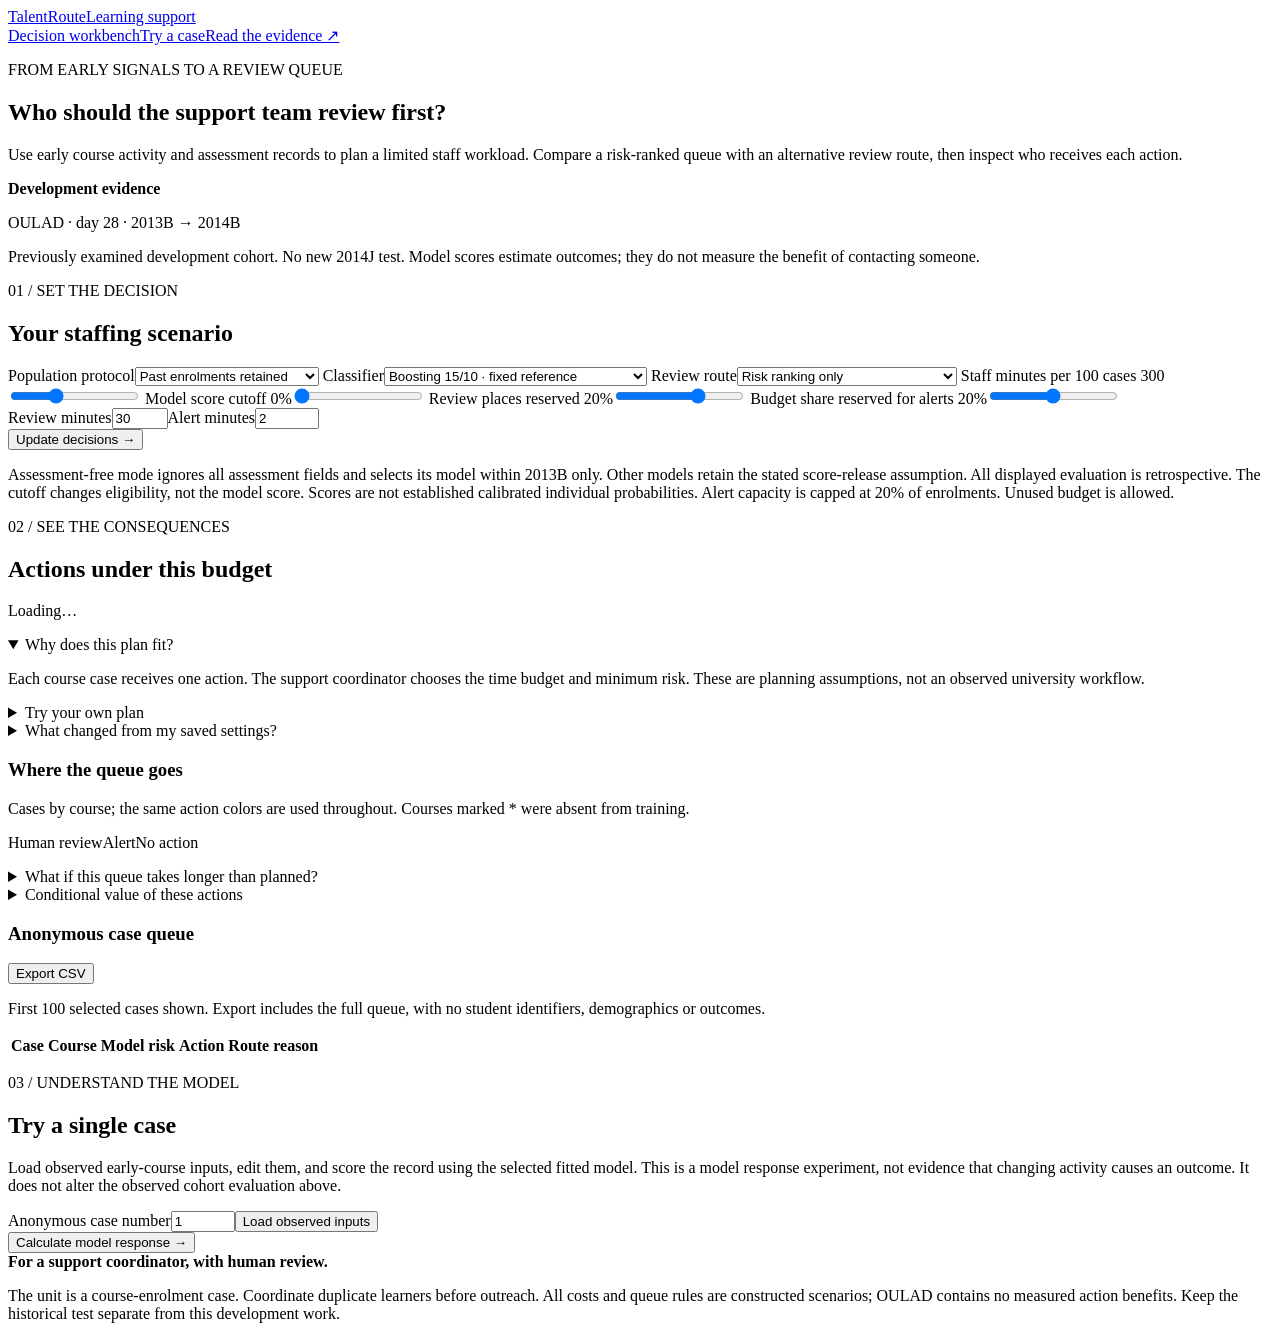
==== final/app/index.html @ ae061041 "Add final interactive support workbench" ====
<!doctype html>
<html lang="en">
  <head>
    <meta charset="utf-8" />
    <meta name="viewport" content="width=device-width,initial-scale=1" />
    <title>TalentRoute · Support decisions</title>
    <link rel="stylesheet" href="/style.css" />
  </head>
  <body>
    <header>
      <a class="brand" href="/">TalentRoute<span>Learning support</span></a>
      <nav>
        <a href="#workbench">Decision workbench</a
        ><a href="#experiment">Try a case</a
        ><a href="/report" target="_blank">Read the evidence ↗</a>
      </nav>
    </header>
    <main>
      <section class="intro">
        <div>
          <p class="eyebrow">FROM EARLY SIGNALS TO A REVIEW QUEUE</p>
          <h1>Who should the support team review first?</h1>
          <p class="lead">
            Use early course activity and assessment records to plan a limited
            staff workload. Compare a risk-ranked queue with an alternative
            review route, then inspect who receives each action.
          </p>
        </div>
        <aside>
          <strong>Development evidence</strong>
          <p>OULAD · day 28 · 2013B → 2014B</p>
          <p>
            Previously examined development cohort. No new 2014J test. Model
            scores estimate outcomes; they do not measure the benefit of
            contacting someone.
          </p>
        </aside>
      </section>
      <section id="workbench" class="workbench">
        <form id="controls">
          <p class="eyebrow">01 / SET THE DECISION</p>
          <h2>Your staffing scenario</h2>
          <label
            >Population protocol<select id="protocol">
              <option value="identity_disjoint">
                Identity-disjoint comparison
              </option>
              <option value="operational" selected>Past enrolments retained</option>
            </select></label
          >
          <label
            >Classifier<select id="model">
              <option value="hgb_15_10">
                Boosting 15/10 · fixed reference
              </option>
              <option value="assessment_free">Assessment-free · selected within 2013B</option>
              <option value="logistic">Logistic regression · C=1</option>
              <option value="logistic_c01">Logistic · stronger regularization (C=0.1)</option>
              <option value="logistic_c10">Logistic · weaker regularization (C=10)</option>
              <option value="tree">Decision tree</option>
              <option value="hgb_7_2">Boosting 7/2</option>
            </select></label
          >
          <label
            >Review route<select id="route">
              <option value="classifier">Risk ranking only</option>
              <option value="anomaly">Reserve for unusual engagement</option>
              <option value="inactivity">Reserve for inactivity</option>
              <option value="course">Reserve across courses</option>
              <option value="random">Random reserve comparator</option>
            </select></label
          >
          <label
            >Staff minutes per 100 cases <output id="budgetValue">300</output
            ><input
              id="budget"
              type="range"
              min="0"
              max="900"
              step="25"
              value="300"
          /></label>
          <label
            >Model score cutoff <output id="thresholdValue">0%</output
            ><input
              id="threshold"
              type="range"
              min="0"
              max="1"
              step=".05"
              value="0"
          /></label>
          <label
            >Review places reserved <output id="reserveValue">20%</output
            ><input
              id="reserve"
              type="range"
              min="0"
              max=".3"
              step=".05"
              value=".2"
          /></label>
          <label
            >Budget share reserved for alerts
            <output id="shareValue">20%</output
            ><input
              id="share"
              type="range"
              min="0"
              max=".4"
              step=".05"
              value=".2"
          /></label>
          <div class="pair">
            <label
              >Review minutes<input
                id="reviewMinutes"
                type="number"
                min="1"
                max="120"
                value="30" /></label
            ><label
              >Alert minutes<input
                id="alertMinutes"
                type="number"
                min=".1"
                max="30"
                step=".1"
                value="2"
            /></label>
          </div>
          <button type="submit">Update decisions →</button>
          <p class="note">
            Assessment-free mode ignores all assessment fields and selects its model within 2013B only. Other models retain the stated score-release assumption. All displayed evaluation is retrospective. The cutoff changes eligibility, not the model score. Scores are not established calibrated individual probabilities. Alert capacity is capped at 20% of enrolments. Unused
            budget is allowed.
          </p>
        </form>
        <div class="results">
          <div class="section-top">
            <div>
              <p class="eyebrow">02 / SEE THE CONSEQUENCES</p>
              <h2>Actions under this budget</h2>
            </div>
            <span id="status" role="status">Loading…</span>
          </div>
          <div id="error" role="alert"></div>
          <div id="metrics" class="metrics"></div>
          <p id="population" class="note"></p>
          <details open class="decision-tools">
            <summary>Why does this plan fit?</summary>
            <p>Each course case receives one action. The support coordinator chooses the time budget and minimum risk. These are planning assumptions, not an observed university workflow.</p>
            <div id="ruleChecks" aria-live="polite"></div>
            <p id="reserveExplanation" class="note"></p>
          </details>
          <details class="decision-tools" id="planPanel">
            <summary>Try your own plan</summary>
            <p>Edit up to nine anonymous examples below. Every other case keeps its current action. Checking the plan does not change model scores, the main queue or the export.</p>
            <div class="table-scroll"><table id="planCases"><thead><tr><th>Case / course</th><th>Model risk</th><th>Current decision explained</th><th>Your action</th></tr></thead><tbody></tbody></table></div>
            <div class="tool-buttons"><button id="checkPlan">Check my plan</button><button id="resetPlan" class="secondary">Restore current plan</button><button id="overloadPlan" class="secondary">Try extra reviews</button></div>
            <p class="note">A valid plan fits these constraints; it is not necessarily best. Risk ranking and alternative-route reservations explain the suggested queue but are not compulsory for your manual plan. Changing the settings resets edits.</p>
            <div id="planResult" role="status"></div>
          </details>
          <details class="decision-tools" id="comparisonPanel">
            <summary>What changed from my saved settings?</summary>
            <button id="saveComparison" class="secondary">Save current settings as Before</button>
            <p id="comparisonLabel" class="note">Save a starting point, then change the budget, threshold, model or route.</p>
            <div id="comparisonResult" aria-live="polite"></div>
            <p class="note">This compares decisions on the same development cohort, not intervention benefits. Course case counts do not equal unique people. Switching population protocol clears the comparison.</p>
          </details>
          <div id="actionCounts"></div>
          <h3>Where the queue goes</h3>
          <p class="note">
            Cases by course; the same action colors are used throughout. Courses
            marked * were absent from training.
          </p>
          <div class="legend">
            <span class="review">Human review</span
            ><span class="alert">Alert</span><span class="none">No action</span>
          </div>
          <div id="composition"></div>
          <p id="changes" class="finding"></p>
          <details>
            <summary>What if this queue takes longer than planned?</summary>
            <p>
              Keep the current case list fixed and increase the assumed time
              per action. A shortfall means that list cannot be completed within
              the available minutes. Compare an explicit deferral rule with
              planning a new queue at the higher cost.
            </p>
            <div id="workloadStress" class="table-scroll"></div>
            <p class="note">
              Deferral keeps the highest-risk original alerts first, then the
              highest-risk original reviews that fit. Other cases are deferred;
              action types are unchanged. Lower-risk alerts can be retained while
              higher-risk reviews are deferred. This is an example contingency, not an
              optimal or approved workflow. Coverage describes historical
              outcomes reached, not outcomes prevented. Effort is per course case.
            </p>
          </details>
          <details>
            <summary>Conditional value of these actions</summary>
            <p>
              Preference units describe what a manager chooses to value. They
              are assumptions, not measured intervention effects, prevented
              failures or money. Historical Success does not prove that support
              was unnecessary.
            </p>
            <div class="value-fields">
              <label
                >Fail targeting value<input
                  id="failValue"
                  type="number"
                  min="0"
                  value="1"
                  step=".5" /></label
              ><label
                >Withdrawn targeting value<input
                  id="withdrawnValue"
                  type="number"
                  min="0"
                  value="1"
                  step=".5" /></label
              ><label
                >Review weight<input
                  id="reviewWeight"
                  type="number"
                  min="0"
                  value="3"
                  step=".5" /></label
              ><label
                >Alert weight<input
                  id="alertWeight"
                  type="number"
                  min="0"
                  value="1"
                  step=".5" /></label
              ><label
                >Review burden for Success<input
                  id="reviewBurden"
                  type="number"
                  min="0"
                  value=".5"
                  step=".05" /></label
              ><label
                >Alert burden for Success<input
                  id="alertBurden"
                  type="number"
                  min="0"
                  value=".05"
                  step=".05" /></label
              ><label
                >Effort units per minute<input
                  id="effortValue"
                  type="number"
                  min="0"
                  value=".01"
                  step=".01"
              /></label>
            </div>
            <button id="valueUpdate" class="secondary">
              Recalculate scenario
            </button>
            <p id="valueResult"></p>
            <p class="note">
              Weighted targeting − assumed burden on historically successful
              cases − staff effort. Compare the break-even regions in the report
              before choosing weights.
            </p>
          </details>
          <div class="section-top">
            <h3>Anonymous case queue</h3>
            <button id="export" class="secondary">Export CSV</button>
          </div>
          <p class="note">
            First 100 selected cases shown. Export includes the full queue, with
            no student identifiers, demographics or outcomes.
          </p>
          <div class="table-scroll">
            <table id="queue">
              <thead>
                <tr>
                  <th>Case</th>
                  <th>Course</th>
                  <th>Model risk</th>
                  <th>Action</th>
                  <th>Route reason</th>
                </tr>
              </thead>
              <tbody></tbody>
            </table>
          </div>
        </div>
      </section>
      <section id="experiment">
        <p class="eyebrow">03 / UNDERSTAND THE MODEL</p>
        <h2>Try a single case</h2>
        <p>
          Load observed early-course inputs, edit them, and score the record
          using the selected fitted model. This is a model response experiment,
          not evidence that changing activity causes an outcome. It does not
          alter the observed cohort evaluation above.
        </p>
        <div class="case-load">
          <label
            >Anonymous case number<input
              id="caseNumber"
              type="number"
              min="1"
              max="6508"
              value="1" /></label
          ><button id="loadCase" class="secondary">Load observed inputs</button>
        </div>
        <form id="caseForm">
          <div id="caseFields" class="case-fields"></div>
          <button type="submit">Calculate model response →</button>
        </form>
        <div id="caseError" role="alert"></div>
        <div id="prediction" class="prediction"></div>
      </section>
      <footer>
        <strong>For a support coordinator, with human review.</strong>
        <p>
          The unit is a course-enrolment case. Coordinate duplicate learners
          before outreach. All costs and queue rules are constructed scenarios;
          OULAD contains no measured action benefits. Keep the historical test
          separate from this development work.
        </p>
      </footer>
    </main>
    <script src="/app.js"></script>
  </body>
</html>
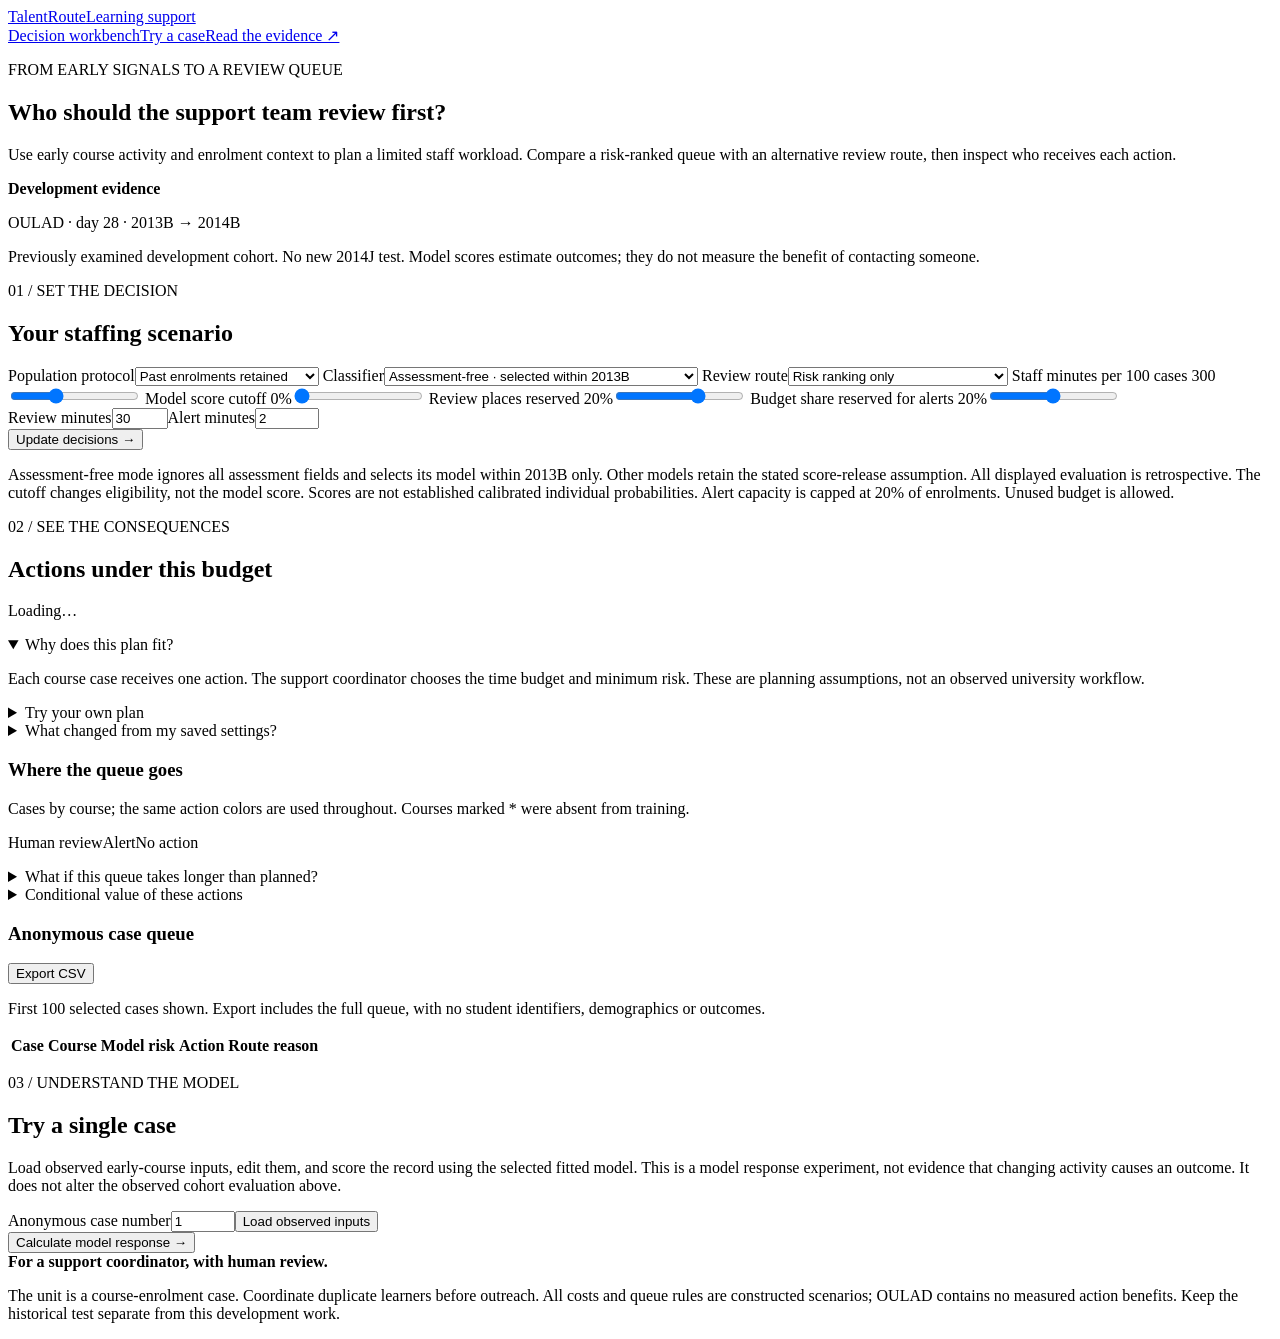
==== commit 5e43a986: "Make assessment-free the default and label historical models" ====
--- a/final/app/index.html
+++ b/final/app/index.html
@@ -21,7 +21,7 @@
           <p class="eyebrow">FROM EARLY SIGNALS TO A REVIEW QUEUE</p>
           <h1>Who should the support team review first?</h1>
           <p class="lead">
-            Use early course activity and assessment records to plan a limited
+            Use early course activity and enrolment context to plan a limited
             staff workload. Compare a risk-ranked queue with an alternative
             review route, then inspect who receives each action.
           </p>
@@ -51,14 +51,14 @@
           <label
             >Classifier<select id="model">
               <option value="hgb_15_10">
-                Boosting 15/10 · fixed reference
+                Historical boosting 15/10
               </option>
-              <option value="assessment_free">Assessment-free · selected within 2013B</option>
-              <option value="logistic">Logistic regression · C=1</option>
-              <option value="logistic_c01">Logistic · stronger regularization (C=0.1)</option>
-              <option value="logistic_c10">Logistic · weaker regularization (C=10)</option>
-              <option value="tree">Decision tree</option>
-              <option value="hgb_7_2">Boosting 7/2</option>
+              <option value="assessment_free" selected>Assessment-free · selected within 2013B</option>
+              <option value="logistic">Historical logistic · C=1</option>
+              <option value="logistic_c01">Historical logistic · stronger regularization (C=0.1)</option>
+              <option value="logistic_c10">Historical logistic · weaker regularization (C=10)</option>
+              <option value="tree">Historical decision tree</option>
+              <option value="hgb_7_2">Historical boosting 7/2</option>
             </select></label
           >
           <label
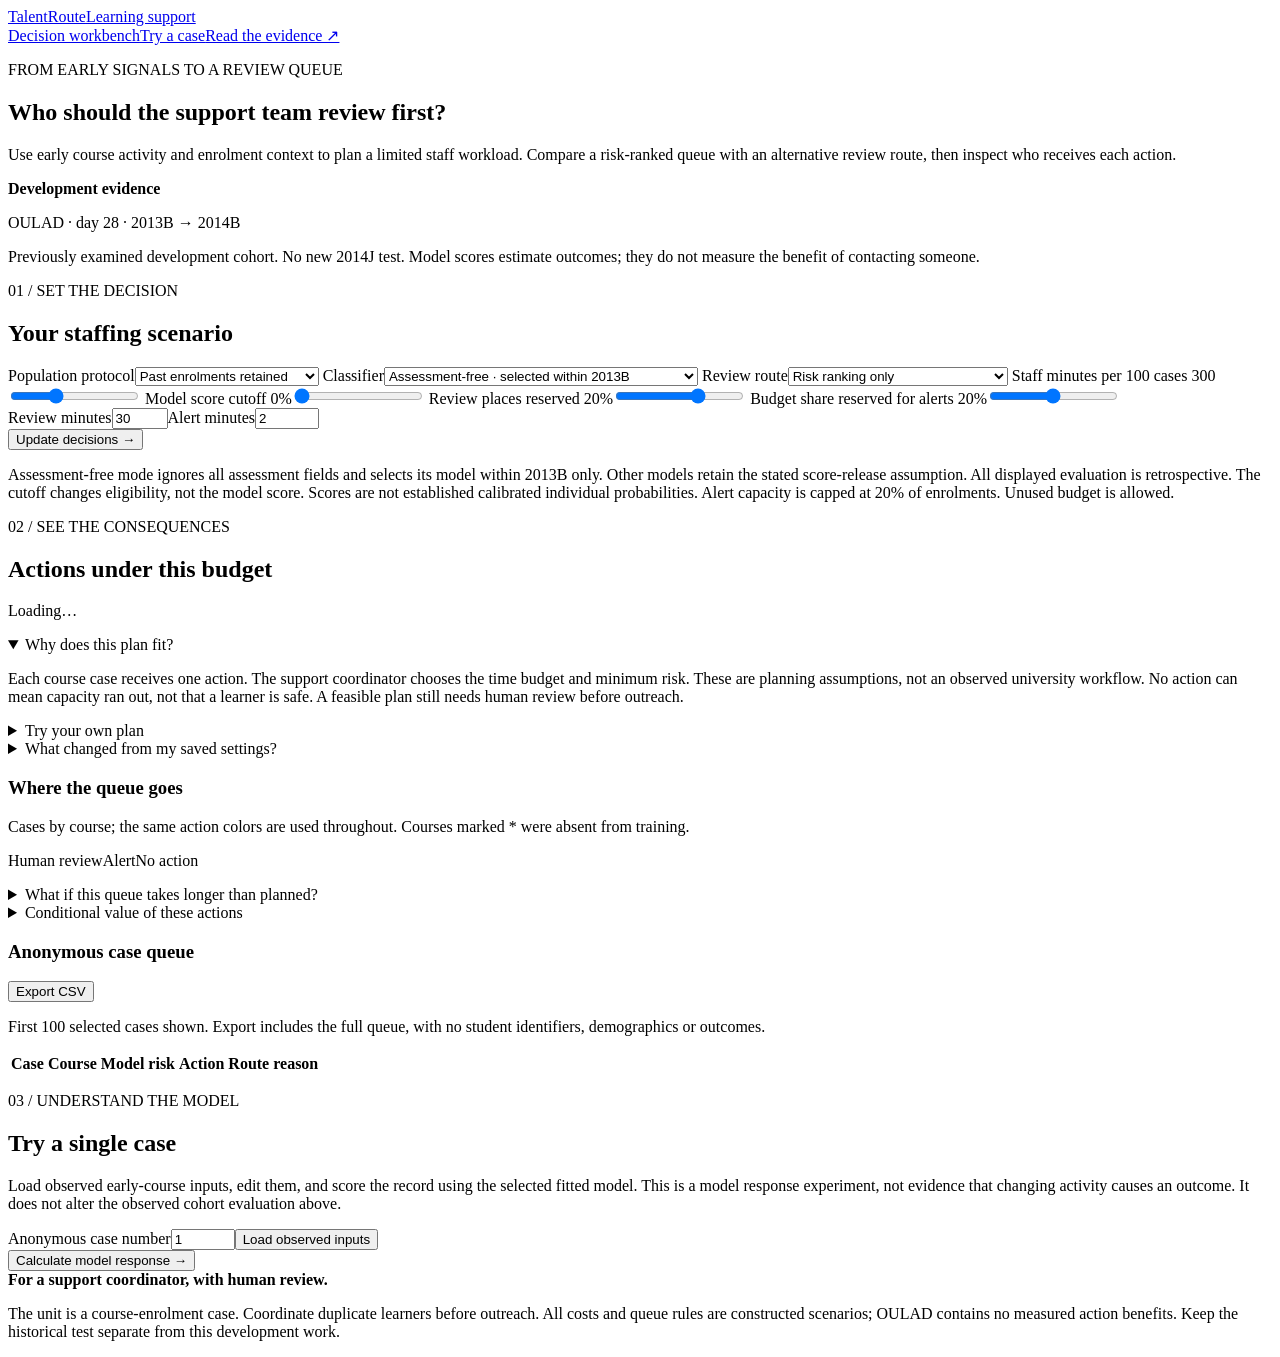
==== commit 2f7614cd: "Explain capacity limits and human review in the workbench" ====
--- a/final/app/index.html
+++ b/final/app/index.html
@@ -148,7 +148,7 @@
           <p id="population" class="note"></p>
           <details open class="decision-tools">
             <summary>Why does this plan fit?</summary>
-            <p>Each course case receives one action. The support coordinator chooses the time budget and minimum risk. These are planning assumptions, not an observed university workflow.</p>
+            <p>Each course case receives one action. The support coordinator chooses the time budget and minimum risk. These are planning assumptions, not an observed university workflow. No action can mean capacity ran out, not that a learner is safe. A feasible plan still needs human review before outreach.</p>
             <div id="ruleChecks" aria-live="polite"></div>
             <p id="reserveExplanation" class="note"></p>
           </details>
